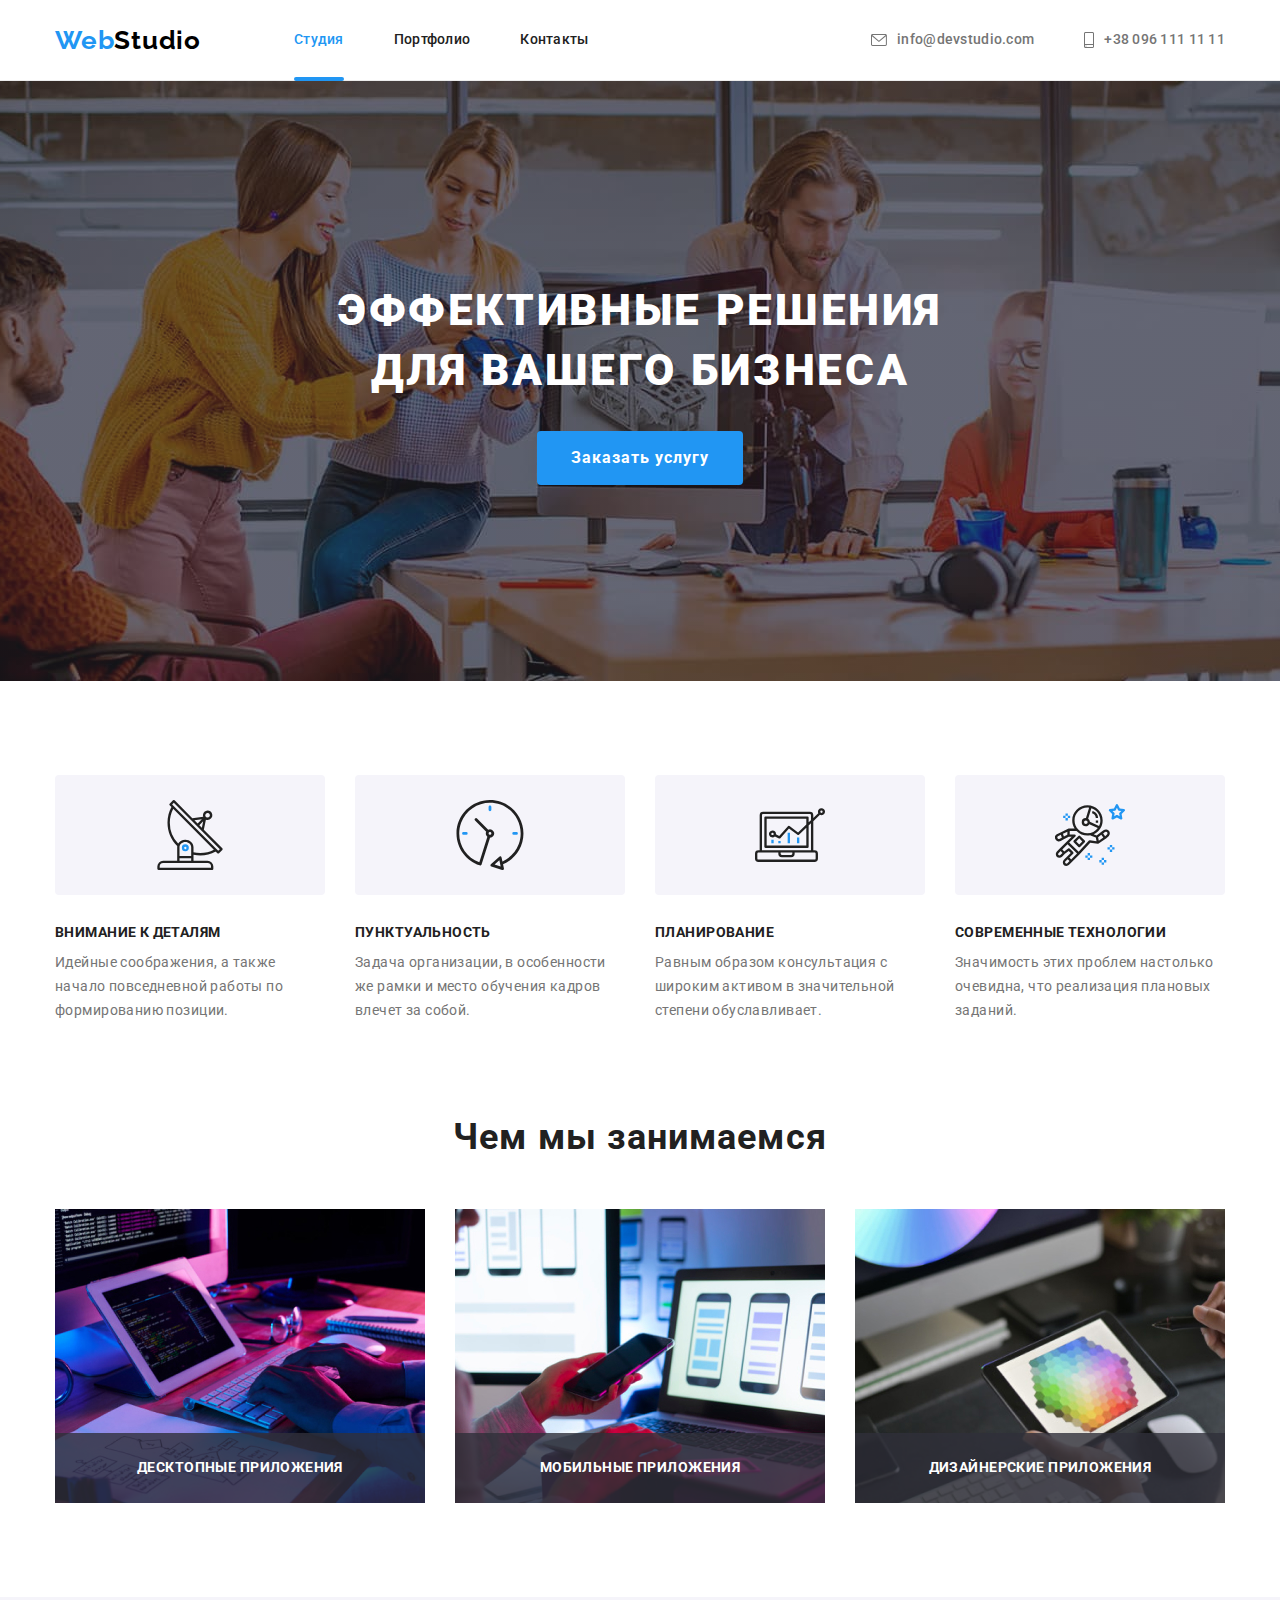
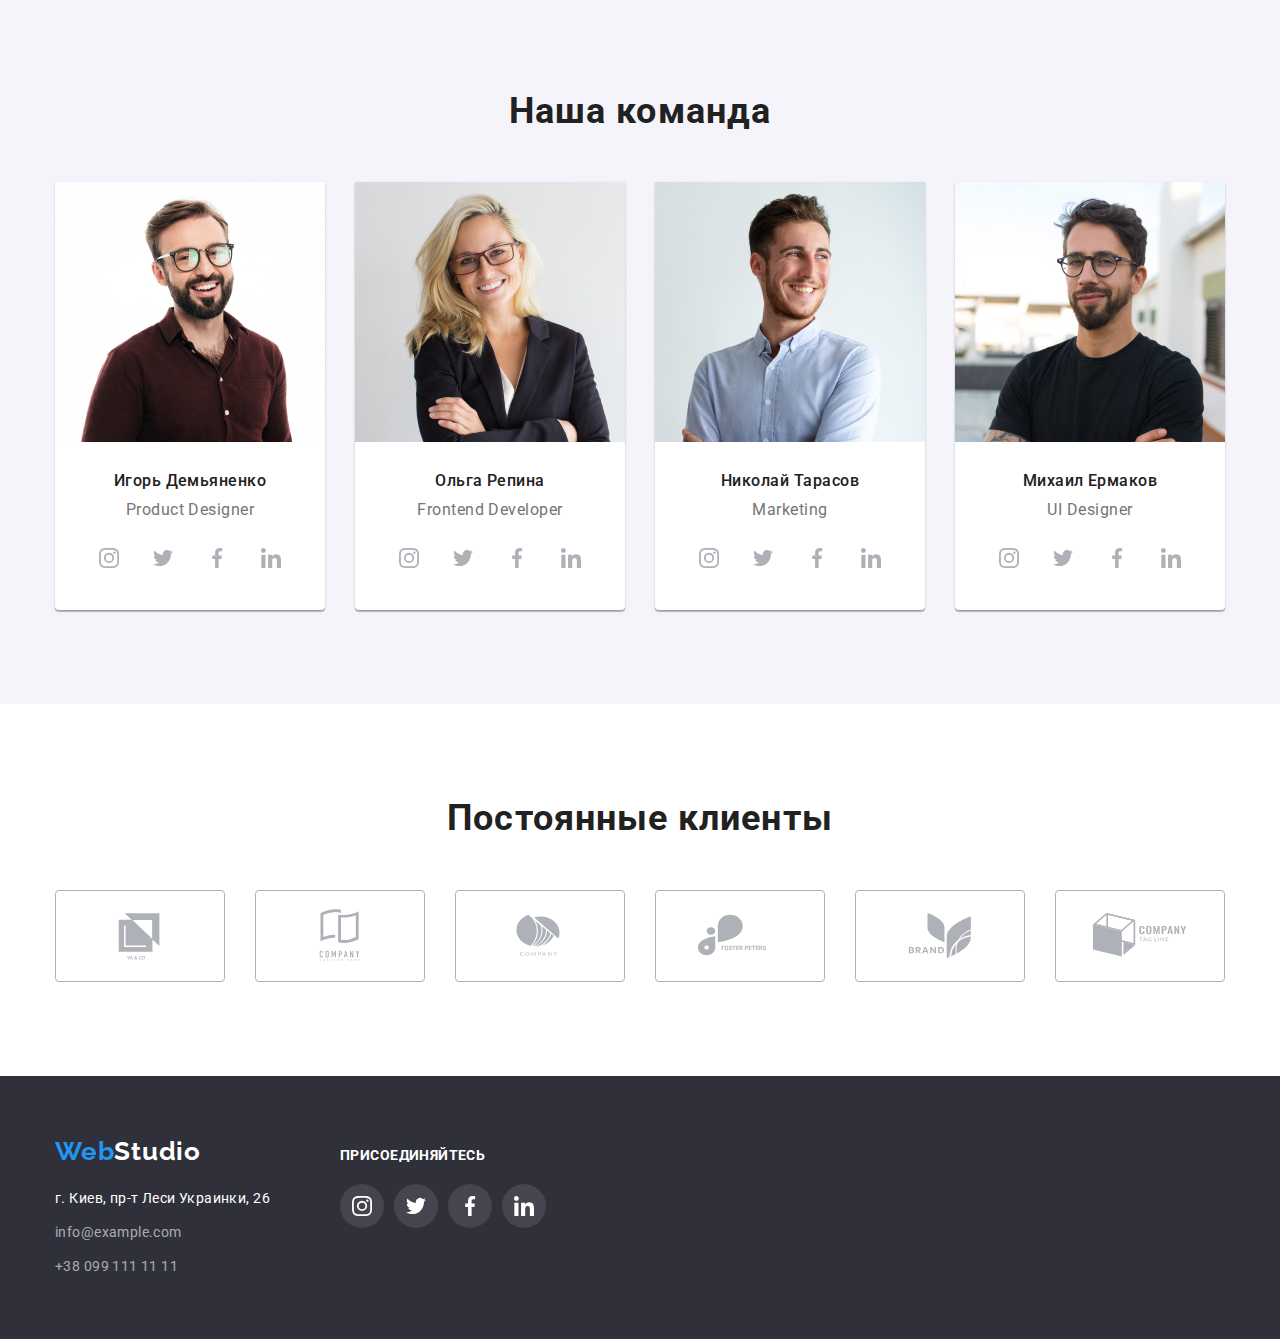
==== index.html @ 41027952 "дз 6 виправ" ====
<!DOCTYPE html>
<html lang="ru">
<head>
    <meta charset="UTF-8">
    <meta http-equiv="X-UA-Compatible" content="IE=edge">
    <meta name="viewport" content="width=device-width, initial-scale=1.0">
    <title>WebStudio</title>
    <link rel="preconnect" href="https://fonts.googleapis.com">
    <link rel="preconnect" href="https://fonts.gstatic.com" crossorigin>
    <link href="https://fonts.googleapis.com/css2?family=Raleway:wght@700&family=Roboto:wght@400;500;700;900&display=swap" rel="stylesheet"> 
    <link rel="stylesheet" href="https://cdnjs.cloudflare.com/ajax/libs/modern-normalize/1.1.0/modern-normalize.min.css">
    <link rel="stylesheet" href="./css/styles.css"> 
</head>
<body class="body-studio">

        <!--Шапка сайта-->
        <header class="page-header">
            <div class="container flex-center">
                
                <a class="logo-link" href="./index.html">
                    <span class="website">Web</span>Studio
                </a>                
                
                <nav class="main-nav">
                    <ul class="site-nav list">
                      <li class="item">
                          <a href="./index.html" class="link current">Студия </a>
                      </li>
                      <li class="item"><a href="./portfolio.html" class="link">Портфолио </a></li>
                      <li class="item"><a href="" class="link">Контакты </a></li>
                    </ul>
               </nav>
                <ul class="contact-list">
                    <li class="item">
                        <a href="mailto:info@devstudio.com" class="contact-link">
                            <svg class="icon-envelope-hover" width="16" height="12">
                                <use href="./images/icons.svg#icon-envelope-hover"></use>  
                            </svg>
                            info@devstudio.com </a>
                    </li>
                    <li class="item">
                        <a href="tel:+380961111111" class="contact-link">
                            <svg class="icon-smartphone" width="10" height="16">
                                <use href="./images/icons.svg#icon-smartphone"></use>  
                            </svg>
                            +38 096 111 11 11 </a>  
                            

                    </li>
                </ul>
           </div>    
       </header>
        <main>
            <!--Герой-->
            
            <section class="hero">
               
                <div class="container">
                    <div class="center-hero">
                      <h1 class="hero-title">Эффективные решения для вашего бизнеса</h1>  

                      
                        <button type="button" class="button" data-modal-open>Заказать услугу</button>
                       
                       
                     
                    </div>
                    
                </div>    
            </section>
            
            <section class="section">
                <div class="container">
                   <ul class="section-list">
                        <li class="one">
                            <div class="five">
                                <svg class="icon-antenna" width="70" height="70">
                                    <use href="./images/icons.svg#icon-antenna"></use>  
                                </svg>
                           </div>
                            
                           <h3 class="section-title">Внимание к деталям</h3>
                            <p class="section-feature">
                                Идейные соображения, а также начало повседневной работы по формированию позиции.
                           </p>
                        </li> 
                        <li  class="one">
                            <div class="five">
                                <svg class="icon-clock" width="70" height="70">
                                    <use href="./images/icons.svg#icon-clock"></use>  
                                </svg> 
                            </div>


                            <h3 class="section-title">Пунктуальность</h3>
                            <p class="section-feature">
                                Задача организации, в особенности же рамки и место обучения кадров влечет за собой.
                            </p>
                        </li>
                        <li class="one">
                            <div class="five">
                                <svg class="icon-diagram" width="70" height="70">
                                    <use href="./images/icons.svg#icon-diagram"></use>  
                                </svg> 
                           </div>

                            <h3 class="section-title">Планирование</h3>
                            <p class="section-feature">
                               Равным образом консультация с широким активом в значительной степени обуславливает.
                            </p>
                        </li> 
                        <li class="one">

                            <div class="five">
                                <svg class="icon-astronaut" width="70" height="70">
                                    <use href="./images/icons.svg#icon-astronaut"></use>  
                                </svg> 
                           </div>

                            <h3 class="section-title">Современные технологии</h3>
                            <p class="section-feature">
                                Значимость этих проблем настолько очевидна, что реализация плановых заданий.
                            </p>
                        </li> 
                    </ul> 
               </div>

            </section>
            
            <section class="working">
                <div class="container">
                     <!--Что мы делаем-->
                      <h2 class="work">Чем мы занимаемся</h2> 
                  <ul class="work-list">
                      
                        <li class="photo">
                            <img src="./images/img1.jpg" alt= "Ноут" width="370"> 
                            <div class="photo-box">
                                <p class="photo-text">десктопные приложения</p>
                            </div>
                         </li>


                          <li class="photo" >
                             <img src="./images/img2.jpg" alt= "Телефон" width="370"> 
                             <div class="photo-box">
                                <p class="photo-text">мобильные приложения</p>
                             </div>
                          </li>


                         <li class="photo">
                             <img src="./images/img3.jpg" alt= "Планшет" width="370"> 
                             <div class="photo-box">
                                <p class="photo-text">дизайнерские приложения</p>
                            </div>
                          </li>
                      
                       
                    
                   </ul>
               </div>
            </section>
            <section class="the-best">
                <div class="container">
                         <!--Наша команда-->
                     <h2 class="team">Наша команда</h2>
                  <ul class="team-professionals-list">
                        <li class="workers">
                           <img src="./images/img4.jpg" alt="Игорь Демьяненко" width="270"/>

                            <div class="people">
                                <h3 class="team-list">Игорь Демьяненко</h3>
                                <p class="profession"> Product Designer</p> 
                               
                         
                    
                              <ul class="social">
                                    <li class="social-item">
                                        <a href="" class="social-link">
                                            <svg class="social-icon">
                                                <use href="./images/icons.svg#icon-instagram"></use>  
                                            </svg>
                                        </a>
                                    </li>
                                    
                                    <li class="social-item">
                                        <a href="" class="social-link">
                                            <svg class="social-icon">
                                                <use href="./images/icons.svg#icon-twitter"></use>  
                                            </svg> 
                                        </a>
                                    </li>   
                               
                                    <li class="social-item">
                                        <a href="" class="social-link">
                                            <svg class="social-icon">
                                                <use href="./images/icons.svg#icon-facebook"></use>  
                                            </svg>
                                        </a> 
                                    </li> 
                               
                                    <li class="social-item">
                                           <a href="" class="social-link">
                                               <svg class="social-icon">
                                                   <use href="./images/icons.svg#icon-linkedin"></use>  
                                                </svg>
                                            </a> 
                                    </li>
                               </ul>
                            </div>
                            
                             
                            
                                
                        </li>
                        <li class="workers">
                            <img src="./images/img5.jpg" alt="Ольга Репина" width="270"/>

                            <div class="people">
                                <h3 class="team-list">Ольга Репина</h3>
                                <p class="profession">Frontend Developer</p>
                            
                            
                              <ul class="social">
                                   <li class="social-item">
                                      <a href="" class="social-link">
                                           <svg class="social-icon">
                                              <use href="./images/icons.svg#icon-instagram"></use>  
                                          </svg>
                                       </a>
                                    </li>
                                
                                  <li class="social-item">
                                      <a href="" class="social-link">
                                          <svg class="social-icon">
                                               <use href="./images/icons.svg#icon-twitter"></use>  
                                           </svg> 
                                      </a>
                                  </li>   
                           
                                   <li class="social-item">
                                       <a href="" class="social-link">
                                           <svg class="social-icon">
                                                <use href="./images/icons.svg#icon-facebook"></use>  
                                           </svg>
                                       </a> 
                                   </li> 
                           
                                  <li class="social-item">
                                       <a href="" class="social-link">
                                            <svg class="social-icon">
                                               <use href="./images/icons.svg#icon-linkedin"></use>  
                                            </svg>
                                       </a> 
                                  </li>
                               </ul>
                        </div>
                            
                        </li>
                        <li class="workers">
                            <img src="./images/img6.jpg" alt="Николай Тарасов" width="270"/>

                            <div class="people">
                                <h3 class="team-list">Николай Тарасов</h3>
                                <p class="profession">Marketing</p>
                            
                            
                                <ul class="social">
                                    <li class="social-item">
                                       <a href="" class="social-link">
                                            <svg class="social-icon">
                                               <use href="./images/icons.svg#icon-instagram"></use>  
                                           </svg>
                                        </a>
                                     </li>
                                 
                                   <li class="social-item">
                                       <a href="" class="social-link">
                                           <svg class="social-icon">
                                                <use href="./images/icons.svg#icon-twitter"></use>  
                                            </svg> 
                                       </a>
                                   </li>   
                            
                                    <li class="social-item">
                                        <a href="" class="social-link">
                                            <svg class="social-icon">
                                              <use href="./images/icons.svg#icon-facebook"></use>  
                                            </svg>
                                        </a> 
                                    </li> 
                            
                                   <li class="social-item">
                                        <a href="" class="social-link">
                                           <svg class="social-icon">
                                                <use href="./images/icons.svg#icon-linkedin"></use>  
                                           </svg>
                                        </a> 
                                   </li>
                                </ul>
                            </div>
                            
                        </li>
                        <li class="workers">
                            <img src="./images/img7.jpg" alt="Михаил Ермаков" width="270"/>

                            <div class="people">
                                <h3 class="team-list">Михаил Ермаков</h3>
                                <p class="profession">UI Designer</p> 
                            
                               <ul class="social">
                                    <li class="social-item">
                                       <a href="" class="social-link">
                                            <svg class="social-icon">
                                               <use href="./images/icons.svg#icon-instagram"></use>  
                                           </svg>
                                        </a>
                                    </li>
                                    
                                    <li class="social-item">
                                        <a href="" class="social-link">
                                            <svg class="social-icon">
                                                <use href="./images/icons.svg#icon-twitter"></use>  
                                           </svg> 
                                        </a>
                                    </li>   
                        
                                    <li class="social-item">
                                        <a href="" class="social-link">
                                            <svg class="social-icon">
                                                <use href="./images/icons.svg#icon-facebook"></use>  
                                            </svg>
                                        </a> 
                                    </li> 
                        
                                    <li class="social-item">
                                        <a href="" class="social-link">
                                            <svg class="social-icon">
                                               <use href="./images/icons.svg#icon-linkedin"></use>  
                                            </svg>
                                        </a> 
                                    </li>
                               </ul>
                               
                            </div>
                            
                        </li>  
                   </ul>
               </div>
            
            </section>
                    <!--Клиенты-->
            
            <section class="clients">
                <h2 class="clients-title">Постоянные клиенты</h2>
                <div class="container">
                    <div class="clients-box">
                        <ul class="clients-logos">
                            <li class="clients-item">
                                <a href="" class="clients-link">
                                    <svg class="icon-Logo-1" width="106" height="60">
                                        <use href="./images/icons.svg#icon-Logo-1"></use>  
                                    </svg> 
                               </a>

                            </li>
                            <li class="clients-item">
                                <a href="" class="clients-link">
                                    <svg class="icon-Logo-2" width="106" height="60">
                                        <use href="./images/icons.svg#icon-Logo-2"></use>  
                                    </svg> 
                               </a>

                            </li>
                            <li class="clients-item">
                                <a href="" class="clients-link">
                                    <svg class="icon-Logo-3" width="106" height="60">
                                        <use href="./images/icons.svg#icon-Logo-3"></use>  
                                    </svg> 
                               </a>

                            </li>
                            <li class="clients-item">
                                <a href="" class="clients-link">
                                    <svg class="icon-Logo-4" width="106" height="60">
                                        <use href="./images/icons.svg#icon-Logo-4"></use>  
                                    </svg> 
                               </a>

                            </li>
                            <li class="clients-item">
                                <a href="" class="clients-link">
                                    <svg class="icon-Logo-5" width="106" height="60">
                                        <use href="./images/icons.svg#icon-Logo-5"></use>  
                                    </svg> 
                               </a>

                            </li>
                            <li class="clients-item">
                                <a href="" class="clients-link">
                                    <svg class="icon-Logo-6" width="106" height="60">
                                        <use href="./images/icons.svg#icon-Logo-6"></use>  
                                    </svg> 
                               </a>

                            </li>

                        </ul>

                    </div>
               </div>
            </section>
        </main> 
        <footer class="rots">
            <div class="container footer-container">
                <div class="destination">
                
                    <a class="footer-link" href="./index.html">
                       <span class="website">Web</span>Studio
                   </a>
              
                    <address class="address">
                           <!--Адрес сайта-->
                        <ul class="address-street list" >
                       
                            <li class="kiev">
                                г. Киев, пр-т Леси Украинки, 26
                            </li>
                            <li class="kiev"><a href="mailto:info@example.com" class="address-link">info@example.com </a></li>
                            <li class="kiev"><a href="tel:+380991111111" class="address-link" >+38 099 111 11 11 </a></li>   
                       
                        </ul> 
                   </address>
                </div>

                <div class=" join-container">

                   <h3 class="join-title">Присоединяйтесь</h3>

                    <div class=" footer-container">
                        
                
                       <ul class="join-super">
                           <li class="join-list">
                                <a href="" class="join-link">
                                    <svg class="join-icon">
                                        <use href="./images/icons.svg#icon-instagram"></use>  
                                    </svg>
                                </a>
                            </li>
                            <li class="join-list">
                                <a href="" class="join-link">
                                    <svg class="join-icon">
                                        <use href="./images/icons.svg#icon-twitter"></use>  
                                    </svg> 
                                </a>
                            </li> 
                            <li class="join-list">
                                <a href="" class="join-link">
                                    <svg class="join-icon">
                                        <use href="./images/icons.svg#icon-facebook"></use>  
                                    </svg>
                                </a> 
                            </li>
                            <li class="join-list">
                                <a href="" class="join-link">
                                    <svg class="join-icon">
                                        <use href="./images/icons.svg#icon-linkedin"></use>  
                                    </svg>
                                </a> 
                           </li>

                        
                        </ul>
                  </div>
                </div>   
                
           </div>

        </footer> 
        <div class="backdrop is-hidden" data-modal>
            <div class="modal">

                <button type="button" class="icon-box" data-modal-close>
                   <svg class="icon-close">
                      <use href="./images/symbol-defs.svg#icon-close-black"></use>  
                   </svg>
                </button>  

               

                <form class="form-modal" autocomplete="on">

                    <p class="declare">
                        Оставьте свои данные, мы вам перезвоним
                    </p>
                   
                    <div class="field-name">
                        
                        <label class="form-label" for="name">
                            имя
                         <input type="text" class="form-input" name="name" autofocus />
                         <svg class="icon-person">
                            <use href="./images/icons 2.svg#icon-person"></use>  
                         </svg>
                        </label>
    
                    </div>    
    
                    <div class="field-tel">
                        <label class="tel" for="tel">  
                            телефон
                         <input type="tel" class="form-input" name="tel" />
                         <svg class="icon-phone">
                            <use href="./images/icons 2.svg#icon-phone"></use>  
                         </svg>
                        </label>
                    </div>      
    
                    <div class="field-email">
                                 
                        <label class="email" for="email">
                            почта
                          <input type="email" class="form-input" name="email" id="email" />
                          <svg class="icon-email">
                            <use href="./images/icons 2.svg#icon-email"></use>  
                         </svg>
                        </label>
                    </div>  
    
                    <div class="field-comment">
                        <label class="comment" for="comment">
                            Комментарий
                            <textarea class="comment-text" id="comment " name="" placeholder="Введите текст"></textarea>
                           
                        </label>
                    </div>


                   <div class="field-checkbox">
                        <label class="policy" for="policy">
                        
                         <input class="checkbox visually-hidden" type="checkbox" name="policy" />
                         Соглашаюсь с рассылкой и принимаю 
                         <a href="" class="policy-link">Условия договора</a>    
                        </label>

                    </div>

                  

                    <button class="send" type="submit">Отправить</button>

                </form>

            </div> 
     </div>
        <script src="./js/modal.js"></script>
</body>
</html>
---- css/styles.css ----
/* Стили для Webstudio */
:root{
 --primary-text-color: #000000;
 --accent-color: #2196F3 ; 
 --title-text-color:#212121 ;
 --button-text-color:#188CE8 ;
 --hero-text-color:#ffffff;
 --feature-text-color:#757575;
 --fon-text-color: #F5F4FA;
 --grey-text-color: rgba(255, 255, 255, 0.6);
 --box-text-color:#2F303A;
}

h1,h2,h3 {
  margin: 0;
}

ul,p {
  margin: 0;
  padding: 0;
}

.body-studio{
  font-family:"Roboto",sans-serif;
  background-color: var(--hero-text-color);
  color: var(--title-text-color);

}
.container{
  width: 1200px;
  padding-right: 15px;
  padding-left: 15px;
  margin-right: auto;
  margin-left: auto;
}

.flex-center{
  display: flex;
  align-items: center;
  justify-content: center;
}
.logo-link{
  padding-top: 24px;
  padding-bottom: 24px;
}
.website{
  color: var(--accent-color) ;
  font-family: Raleway;
  font-weight: bold;
  font-size: 26px;
  line-height: 1.19;
  letter-spacing: 0.03em;

}

.logo-link{
  color: var(--primary-text-color);
  font-family: Raleway;
  font-weight: bold;
  font-size: 26px;
  line-height: 1.19;
  letter-spacing: 0.03em;
}

.logo-link{
  text-decoration: none;
}

.list{
  list-style: none;
 }

.visually-hidden {
  position: absolute;
  width: 1px;
  height: 1px;
  margin: -1px;
  border: 0;
  padding: 0;

  white-space: nowrap;
  clip-path: inset(100%);
  clip: rect(0 0 0 0);
  overflow: hidden;
}
.main-nav{
  margin-left: 93px;
}

.site-nav{
  display: flex;
 
}

.site-nav .item {
  margin-right: 50px;
  
}
.site-nav .item:last-child{
  margin-right: 0;
}

.site-nav .item + .item{
  margin-left: 50px;
  margin-left: 0;
}

.site-nav .link{
 position: relative;
 display: block;
 padding-top: 32px;
 padding-bottom: 32px;

 color: var(--title-text-color);

 font-family: Roboto;
 font-weight: 500;
 font-size: 14px;
 line-height: 1.14;
 letter-spacing: 0.02em;
 transition: color 250ms cubic-bezier(0.4, 0, 0.2, 1);
}

.site-nav .link:hover,
.site-nav .link:focus{
 color:var(--accent-color);
}
.link.current{
  color: var(--accent-color);
}
.contact-list{
  display: flex;
  margin-left: auto;
}

.contact .item + .item{
  margin-left: 50px;
}
.contact .list{
  padding-left: 0;
  display: block;
}
.contact-list .item{
  margin-left: 50px;
}
.item a{
 display: flex;
  align-items: center;
  justify-content: center;
}

.link{
  position: relative;
 
}

.link.current::after{
content: '';
display: block;
position: absolute;
width: 100%;
height: 4px;
background-color: var(--accent-color);
border-radius: 2px; 

left: 0;
bottom: -1px;
}

.link{
  text-decoration: none;
}

.icon-envelope-hover{
  margin-right: 10px;
  fill: currentColor;
}


.icon-smartphone{
 margin-right: 10px;
 fill: currentColor ;
}


.contact-link{
  position: relative;
 display: block;
 padding-top: 32px;
 padding-bottom: 32px;

 color: var(--feature-text-color);
 font-family: Roboto;
 font-weight: 500;
 font-size: 14px;
 line-height: 1.14;
 letter-spacing: 0.02em;
 transition: color 250ms cubic-bezier(0.4, 0, 0.2, 1);
}

.contact-link:hover,
.contact-link:focus{
  color:var(--accent-color);
}
.contact-list{
  list-style: none;
}
.contact-link{
  text-decoration: none;
}


        /* Hero */

.hero{
  background: var(--box-text-color);
  padding-top: 200px;
  padding-bottom: 200px;
  height: 600px;
  max-width: 1600px;
  margin-left: auto;
  margin-right: auto;
  background-image: linear-gradient(
    rgba(47, 48, 58, 0.4),
    rgba(47, 48, 58, 0.4)
    ),
  
  url(../images/Imageoverlay.jpg);
  background-size: cover;
  background-repeat: no-repeat;
  background-position: center;

}

.center-hero {
 
  text-align: center;
  margin-left: auto;
  margin-right: auto;
  width: 696px;
  }
  
  .hero-title{
  margin-top: 0;
  margin-bottom: 30px;

  color: var(--hero-text-color);
  font-weight: 900;
  font-size: 44px;
  line-height: 1.36;
  letter-spacing: 0.06em;
  text-transform: uppercase; 
}

.button{
  position: relative;
  display:inline-block;
  border-radius: 4px;
  border-color: transparent;
  padding: 10px 32px;
  min-width: 200px;

 color: var(--hero-text-color);
 background-color:var(--accent-color);
 
 font-family: Roboto;
 font-weight: bold;
 font-size: 16px;
 line-height: 1.87;
 cursor: pointer;
 align-items: center;
 letter-spacing: 0.06em;
 transition: background-color 250ms cubic-bezier(0.4, 0, 0.2, 1);
 
}
.button:hover{
  background-color:var(--button-text-color);   
}  
  /*-- Модальное окно --*/

.backdrop {
  position: fixed;
  top: 0;
  left: 0;
  width: 100%;
  height: 100%;
  background: rgba(0, 0, 0, 0.2);

  transition: opacity 250ms cubic-bezier(0.4, 0, 0.2, 1), visibility 250ms cubic-bezier(0.4, 0, 0.2, 1);
}

.backdrop.is-hidden{
  opacity: 0;
 pointer-events: none;
 visibility: hidden;
 
}
.backdrop.is-hidden .modal{
  transform: translate(-50%, -50%) scale(1.2);
}
.modal{
  padding: 40px;
  position: absolute;
  top: 50%;
  left: 50%;
  background: var(--hero-text-color);
  min-width: 528px;
  min-height: 581px;

  transform: translate(-50%, -50%) scale(1);

  box-shadow: 0px 1px 3px rgba(0, 0, 0, 0.12), 0px 1px 1px rgba(0, 0, 0, 0.14), 0px 2px 1px rgba(0, 0, 0, 0.2);
  border-radius: 4px;
  transition: transform 250ms cubic-bezier(0.4, 0, 0.2, 1);
 

}
.icon-box{

  position: absolute;
  display: flex;
  justify-content: center;
  align-items: center;
 top: 8px;
 right: 8px;
  padding: 6px;
  width: 30px;
 height: 30px;
 background-color: var(--hero-text-color);
 border-radius: 50%;
 border: 1px solid rgba(0, 0, 0, 0.1);
 cursor: pointer;
 
}

button.icon-box:hover,
.icon-close-black:focus{
 color: tomato;
}

.icon-close{
  width: 18px;
  height: 18px;
  color: var(--primary-text-color);
}


.declare{
 display: block;
  justify-content: center;
  align-items: center;
  
 margin-bottom: 12px;
 font-family: Roboto;
 font-style: normal;
 font-weight: bold;
 font-size: 20px;
 line-height: 23px;
 text-align: center;
 letter-spacing: 0.03em;
 color: var(--title-text-color);
 
}
.field-name{
  position: relative;
  display: flex;
  flex-direction: column;
 margin-bottom: 10px;
}

.icon-person{
  position: absolute;
  left: 12px;
  top: 25px;
 
  width: 18px;
  height: 18px;
}

.field-tel{
  position: relative;
  margin-bottom: 10px;
  display: flex;
  flex-direction: column;
  margin-bottom: 10px;
}

.tel{
 
 
 font-family: Roboto;
 font-size: 12px;
 line-height: 1.16;

 letter-spacing: 0.01em;
 color: var(--feature-text-color);
}
.icon-phone{
  position: absolute;
  left: 12px;
  top: 25px;
 
  width: 18px;
  height: 18px;
}
.field-email{ 
  position: relative;
  display: flex;
  flex-direction: column;
  margin-bottom: 10px;
 
}
.email{
font-family: Roboto;
font-size: 12px;
line-height: 1.16;
letter-spacing: 0.01em;
color: var(--feature-text-color);
}
.icon-email{
  position: absolute;
  left: 12px;
  top: 25px;
 
  width: 18px;
  height: 18px;
}

.comment{
 
 font-size: 12px;
 line-height: 1.16;
 letter-spacing: 0.01em;
 color: var(--feature-text-color);
}
.comment-text{
  
  height: 120px;
  width: 100%;
  font-family: Roboto;
  font-size: 12px;
  line-height: 1.16;
  letter-spacing: 0.01em;
  color: rgba(117, 117, 117, 0.5);
  display: flex;
  border: 1px solid rgba(33, 33, 33, 0.2);
  box-sizing: border-box;
  border-radius: 4px;
  resize: none;
}
.comment-item{
  margin-bottom: 4px;
}
.field-comment{
  margin-bottom: 20px;
}


.form-policy{
  display: flex;
}


.form-label{
  font-size: 12px;
  line-height: 1.16;
  letter-spacing: 0.01em;
  color: var(--feature-text-color);
}

.form-input{
  height: 40px;
  width: 100%;
 border: 1px solid rgba(33, 33, 33, 0.2);
 box-sizing: border-box;
 border-radius: 4px;
}
.field-checkbox{
  margin-bottom: 30px;
}

.send{
 
 cursor: pointer;
 display:inline-block;
 align-items: center;
 text-align: center;
 border-color: transparent;
 width: 200px;
 height: 50px;
 font-family: Roboto;
 font-weight: bold;
 font-size: 16px;
 line-height: 1.87; 
 letter-spacing: 0.06em;
 color: var(--hero-text-color);
 background: var(--accent-color);
 
 border-radius: 4px;
 transition: background-color 250ms cubic-bezier(0.4, 0, 0.2, 1), box-shadow 250ms cubic-bezier(0.4, 0, 0.2, 1);
}
.send:hover{
  background-color:var(--button-text-color);  
  box-shadow: 0px 4px 4px rgba(0, 0, 0, 0.15);
} 

.section{
 padding-top: 94px;
 padding-bottom: 94px;
}



.section-list{
  display: flex;
  padding-top: 0;
  padding-bottom: 0;
}


.one:not(:last-child) {
  margin-right: 30px;
}


.five{
  display: flex;
  margin-bottom: 30px;
  width: 270px;
  height: 120px;
  align-items: center;
  justify-content: center;
  background: #F5F4FA;
   border-radius: 4px;
}

.section-title{
 
  margin-bottom: 10px;

  color: var(--title-text-color) ;
  font-family: Roboto;
  font-weight: bold;
  font-size: 14px;
  line-height: 1.14;
  letter-spacing: 0.03em;
  text-transform: uppercase;
} 


.section-feature{
 margin-top: 0;
 margin-bottom: 0;
 color: var(--feature-text-color);
 font-family: Roboto;
 font-size: 14px;
 line-height: 1.71;
 letter-spacing: 0.03em;
 width: 270px;
}


.section-list{
  list-style: none;
}

      /* Что мы делаем */ 
.working{
 padding-top: 0;
 padding-bottom: 94px;
}
    
.work{
  display: block;
  margin-top: 0;
  margin-bottom: 50px;

  color: var(--title-text-color);
  font-family: Roboto;

  font-weight: bold;  font-size: 36px;
  line-height: 1.16;
  text-align: center;
  letter-spacing: 0.03em;
}

.work-list{
 display: flex;
 list-style: none;
}

.photo{
  position: relative;
  margin-left: 0;
  margin-right: 30px;
}
.photo:last-child{ 
 margin-right: 0;
}
.photo-box{
  position: absolute;
  display: flex;
  justify-content: center;
  align-items: center;
  bottom: 0;
  width: 370px;
  height: 70px;

  background: rgba(47, 48, 58, 0.8);
}

.photo-text{
 
  font-family: Roboto;
 font-style: normal;
 font-weight: bold;
 font-size: 14px;
 line-height: 1.14;
 text-align: center;
 letter-spacing: 0.03em;
 text-transform: uppercase;
 color: var(--hero-text-color);




}

.the-best{
  background: var(--fon-text-color);
  padding-top: 94px;
  padding-bottom: 94px;

}

/* Наша команда */


.team{
 
 margin-bottom: 50px;
 color: var(--title-text-color);
 background: var(--fon-text-color);
 font-family: Roboto;
 font-weight: bold;
 font-size: 36px;
 line-height: 1.16;
 text-align: center;
 letter-spacing: 0.03em;
}

.people{
  padding: 30px 32px;
 
}
.team-list{
 margin-top: 0;
 margin-bottom: 10px;
 color: var(--title-text-color);
 font-family: Roboto;
 font-weight: 500;
 font-size: 16px;
 line-height: 1.18;
 text-align: center;
 letter-spacing: 0.03em;
}
.profession{
 color: var(--feature-text-color);
 font-family: Roboto;
 margin-bottom: 16px;
 font-size: 16px;
 line-height: 1.18;
 text-align: center;
 letter-spacing: 0.03em;
}
.team-professionals-list{
  display: flex;
  background: var(--fon-text-color);
  list-style: none;
}
.social{
  display:flex ;
  list-style: none;
  justify-content: center;
}

.social-link{
  position: relative;
  display: flex;
 
  align-items: center;
  justify-content: center;
 
  border: none;
  padding: 0;
 width: 44px;
 height: 44px;
 fill: #AFB1B8;
 border-radius: 50%;
 background-color: rgba(255, 255, 255, 0.1);
 transition: background-color 250ms cubic-bezier(0.4, 0, 0.2, 1), fill 250ms cubic-bezier(0.4, 0, 0.2, 1)
} 
.social-item{
  margin-right: 10px;
}
.social-item:last-child{
  margin-right: 0;
}

.social-icon{
  width: 20px;
  height: 20px;
}
.social-link:hover{
  cursor: pointer;
background-color: var(--button-text-color);
fill: var(--hero-text-color);
}
.social-link:focus{
 cursor: pointer;
 background-color: var(--button-text-color);
 fill: var(--hero-text-color);
}



.workers{
  background-color: var(--hero-text-color);
  box-shadow: 0px 1px 3px rgba(0, 0, 0, 0.12), 0px 1px 1px rgba(0, 0, 0, 0.14), 0px 2px 1px rgba(0, 0, 0, 0.2);
  border-radius: 0px 0px 4px 4px;
}

.workers:not(:last-child) {
  margin-right: 30px;
 
}
   /*--Клиенты--*/
  
.clients{ 
  padding-top: 94px;
  padding-bottom: 94px;
}

.clients-logos{
  display: flex;
}

.clients-item{
  display: flex;
  justify-content: center;
  align-items: center;
}

.clients-item{
  margin-left: 0;
  margin-right: 30px;
 
  border-radius: 4px;
  width: 170px;
  height: 92px;
}

.clients-item:last-child {
  margin-right: 0;
}

.clients-title{
  margin-bottom: 50px;
  font-family: Roboto;
  font-style: normal;
  font-weight: bold;
  font-size: 36px;
  line-height: 1.16;
  text-align: center;
  letter-spacing: 0.03em;
}
 
.clients-link{
  position: relative;
  display: flex;
  fill: #AFB1B8;
  width: 170px;
  height: 92px;
  align-items: center;
  justify-content: center;
  border: 1px solid#AFB1B8;
  padding: 0;
  border-radius: 4px;
  transition: fill 250ms cubic-bezier(0.4, 0, 0.2, 1), border 250ms cubic-bezier(0.4, 0, 0.2, 1);
   
}

.clients-link:hover{
  border: 1px solid var(--accent-color);

}
.clients-link:focus{
  border: 1px solid var(--accent-color);
  
}
.clients-link:hover{ 
  fill: var(--accent-color);
  background-color: var(--hero-text-color);
 
}
.clients-link:focus{
  fill: var(--accent-color);
  background-color: var(--hero-text-color);
}


.clients-item{
  list-style: none;
}


.clients-link{
  display: flex; 
   
}

.clients-link:hover{
background-color: var(--accent-color);
background-color: var(--hero-text-color);
}

.clients-link:focus{
  background-color: var(--accent-color);
  background-color: var(--hero-text-color);
}






/*-- Подвал--*/

.footer-link{
  display: block;
  margin-bottom: 20px;
 
 color: var(--hero-text-color);
 font-family: Raleway;
 font-weight: bold;
 font-size: 26px;
 line-height: 1.19;
 letter-spacing: 0.03em;
}
.footer-link{
  text-decoration: none;
}

.website{
 color: var(--accent-color);
 font-family: Raleway;
 font-weight: bold;
 font-size: 26px;
 line-height: 1.19;
 letter-spacing: 0.03em;
}
   

    /* Адрес сайта */

.rots{ 
  padding-top: 60px;
  padding-bottom: 60px;
  background-color: var(--box-text-color);
 
}

.address-street{
 color:  var(--hero-text-color);
 font-family: Roboto;
 font-style: normal;
 font-size: 14px;
 line-height: 1.71;
 letter-spacing: 0.03em;
}

.kiev{
  margin-top: 0;
  margin-bottom: 9px;
}

.kiev:last-child{
  margin-bottom: 0;
}

.address-street-list{
  list-style: none;
}

.address-link{
  position: relative;
 color: var(--grey-text-color);
 font-family: Roboto;
 font-style: normal;
 font-size: 14px;
 line-height: 1.72;
 letter-spacing: 0.03em;
 transition: color 250ms cubic-bezier(0.4, 0, 0.2, 1);
}

.address-link:hover,
.address-link:focus{
 color: var(--accent-color);
}
.address-link{
  text-decoration: none;
}
 /*--Присоединяйтесь--*/

.footer-container{
  display: flex;
  align-items: baseline;
}
.join-container{
  width: 206px;
  height: 80px;
  margin-left: 70px;
}


.join-title{
  font-family: Roboto;
 font-style: normal;
 font-weight: bold;
 color:var(--hero-text-color);
 font-size: 14px;
 line-height: 1.14;
 letter-spacing: 0.03em;
 text-transform: uppercase;
 margin-bottom: 20px;

 
}
.join-super{
  display: flex ;
  justify-content: center;
 align-items: center;
 list-style: none;
}
.join-link{
  position: relative;
  display: flex;
  align-items: center;
  justify-content: center;

  border: none;
  padding: 0;
 width: 44px;
 height: 44px;
 fill: #AFB1B8;
 border-radius: 50%;
 background-color: rgba(255, 255, 255, 0.1); 
 transition: background-color 250ms cubic-bezier(0.4, 0, 0.2, 1), fill 250ms cubic-bezier(0.4, 0, 0.2, 1);

} 
.join-list{
  margin-left: 0;
  margin-right: 10px;
}
.join-list:last-child{
 margin-right: 0;
}

.join-icon{
  width: 20px;
  height: 20px;
 fill: #ffffff;
}

.join-link:hover{
  cursor: pointer;
  background-color: var(--button-text-color);
  fill: var(--hero-text-color);
  }
  .join-link:focus{
   cursor: pointer;
   background-color: var(--button-text-color);
   fill: var(--hero-text-color);
  }






/* Стили для.portfolio */
.body-portfolio{
 background-color: var(--hero-text-color);
} 


.page-header {                                                                                       
  border-bottom: 1px solid #ECECEC;
} 

.poster{
  padding-top: 94px;
  padding-bottom: 94px;
}

.buttons-list{
  position: relative;
  border-radius: 4px;
  text-align: center;
  padding: 6px 22px;
  border-color: transparent;

 color: var(--title-text-color);
 font-family: Roboto;

 font-weight: 500;
 font-size: 16px;
 line-height: 1.85;
 cursor: pointer;
 letter-spacing: 0.03em;
 transition: color 250ms cubic-bezier(0.4, 0, 0.2, 1), background-color 250ms cubic-bezier(0.4, 0, 0.2, 1), box-shadow 250ms cubic-bezier(0.4, 0, 0.2, 1);
}

.all{
  color: var(--hero-text-color);
  background-color: var(--accent-color);
}

.site-buttons.list{
  display: flex;
  margin-top: 0;
  margin-bottom: 50px;
  justify-content: center;
}

.two{
  margin-left: 8px;
}

.two:first-child{ 
  margin-left: 0;
 }


 .buttons-list:hover,
 .buttons-list:focus{
 color: var(--hero-text-color);
 background-color:var(--accent-color) ;
 box-shadow: 0px 3px 1px rgba(0, 0, 0, 0.1), 0px 1px 2px rgba(0, 0, 0, 0.08), 0px 2px 2px rgba(0, 0, 0, 0.12);
}


.pictures{
  
  display: flex;
  flex-wrap: wrap;
 
}

.design{
 margin-right: 30px;
 margin-bottom: 30px;
 box-sizing: border-box;
  width: 370px;
}
.sites{
  position: relative;
  transition: box-shadow 250ms cubic-bezier(0.4, 0, 0.2, 1);
  display: block;
}
.sites:hover,
.sites:focus{
 box-shadow: 0px 1px 1px rgba(0, 0, 0, 0.12), 0px 4px 4px rgba(0, 0, 0, 0.06), 1px 4px 6px rgba(0, 0, 0, 0.16);

}

 img {
  display: block;
  max-width: 100%;
  height: auto;   
 } 

.signature{
  padding-top: 20px;
  padding-bottom: 20px;
  padding-left: 24px;
  padding-right: 24px;
  border-right: 1px solid #EEEEEE;
  border-bottom: 1px solid #EEEEEE;
  border-left: 1px solid #EEEEEE;
}

.design:nth-child(3n) {
  margin-right: 0;
  }

.design:nth-child(n + 7) {
 margin-bottom: 0;
}

.design:nth-child(-n + 3) {
margin-top: 0;
}

.site-nav.link.current{
 color: var(--accent-color);
}

.picture-list{
 list-style: none;
}

.sites{
 text-decoration: none;
}

.decoration{
 margin-top: 0;
 margin-bottom: 4px;
 color: var(--title-text-color);
 font-family: Roboto;
 font-weight: bold;
 font-size: 18px;
 line-height: 2;
 letter-spacing: 0.06em;
}

.decoration-text{
 color: var(--feature-text-color);
 font-family: Roboto;
 font-size: 16px;
 line-height: 1.87;
 letter-spacing: 0.03em;
}

.portfolio-thumb{
  position: relative;
  overflow: hidden;
}

.portfolio-overlay{
  position: absolute;
  top: 0;
  left: 0;
  width: 100%;
  height: 100%;
  margin: 0;
 

  transform: translateY(101%);
  transition: transform 250ms cubic-bezier(0.4, 0, 0.2, 1);
  background: rgba(33, 150, 243, 0.9);
}


.sites:hover .portfolio-overlay,
.sites:focus .portfolio-overlay{
  transform: translateY(0);
  opacity: 1;
}
.paragraph{
  position: absolute;
  font-family: Roboto;
  font-style: normal;
  font-weight: normal;
  width: 100%;
  height: 100%;
  top: 50%;
  left: 50%;
  transform: translate(-50%, -50%);

  padding: 63px 24px;
 
  font-size: 18px;
  line-height: 1.55;
  color: var(--hero-text-color);
  letter-spacing: 0.03em;
  opacity: 1;
 
 
 }
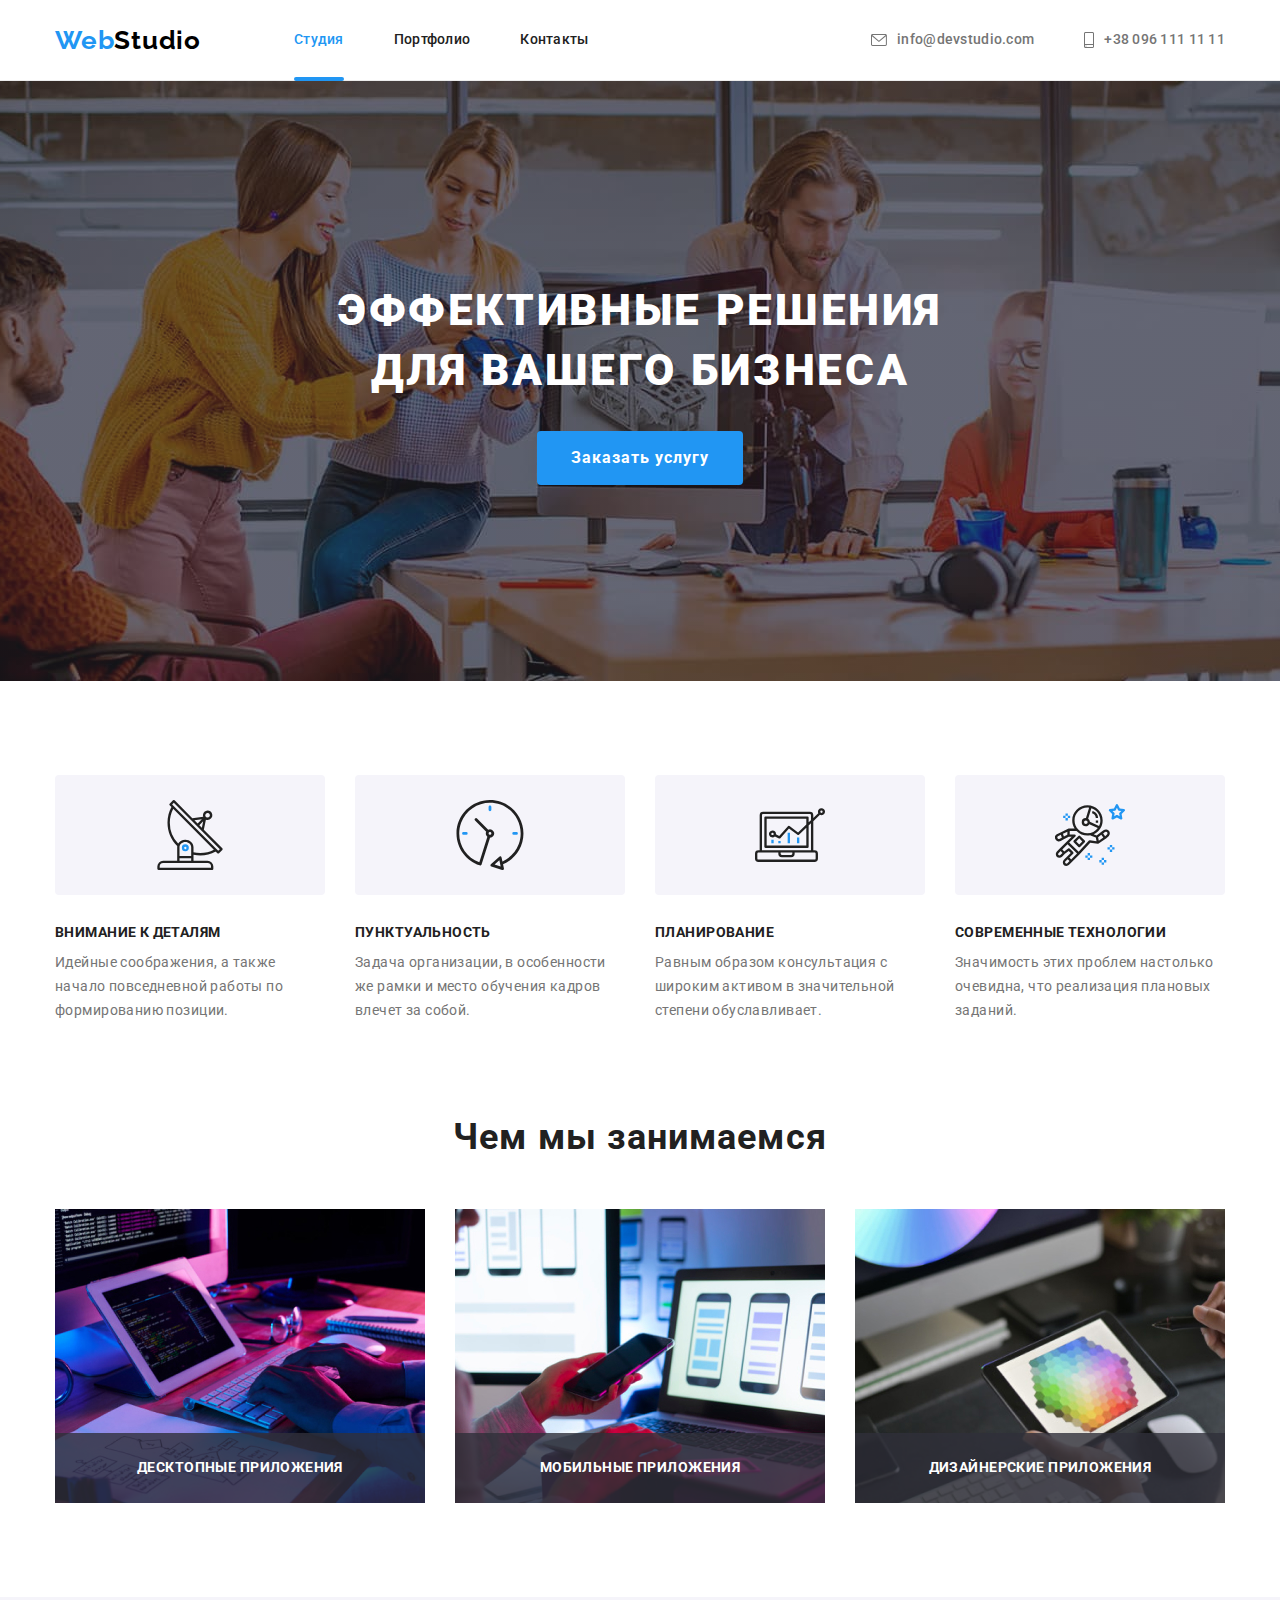
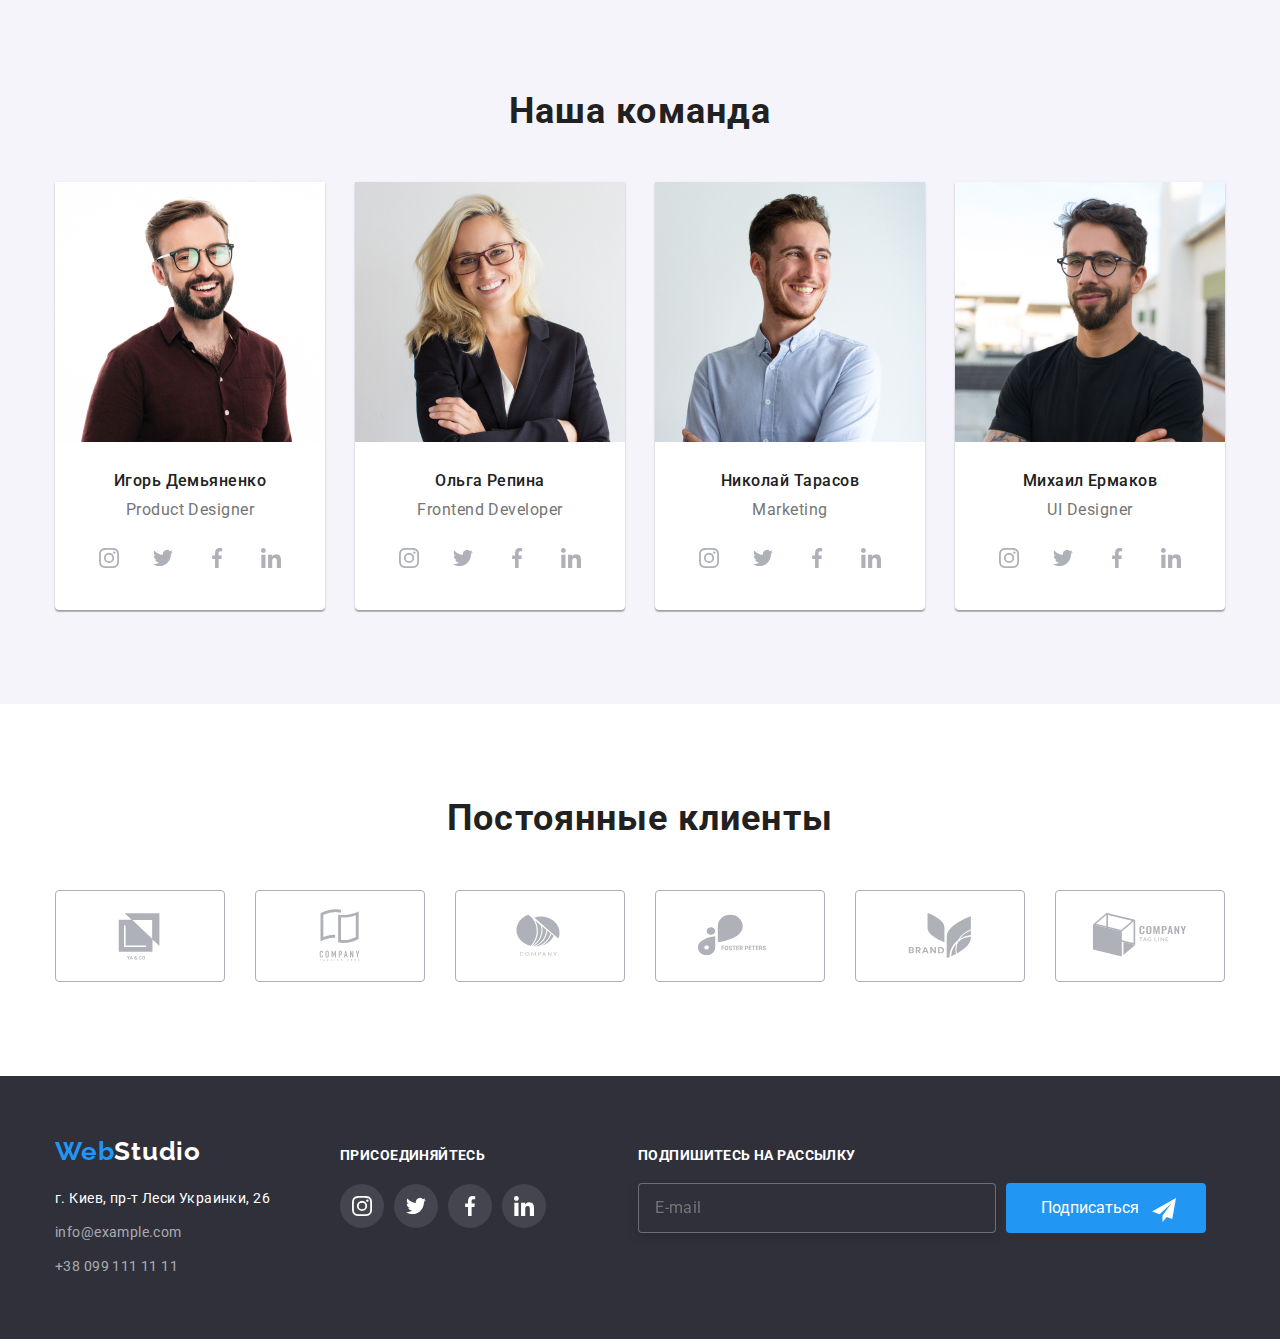
==== commit a65ce73c: "дз 6 ок" ====
--- a/index.html
+++ b/index.html
@@ -474,7 +474,33 @@
                         
                         </ul>
                   </div>
-                </div>   
+                </div>  
+                <div class="mailing">
+                    <p class="subscription">Подпишитесь на рассылку</p>
+                    <form class="form-footer">
+                        <div class="mailing-form">
+                            <label class="mail-label" for="mail"></label>
+                          
+                            <input type="mail" class="mail-input" 
+                             name="name"
+                             id="mail"
+                             autocomplete="on"
+                             placeholder="E-mail"
+                            />
+                            <button type="submit" class="airplane">Подписаться
+                               <svg class="icon-icon">
+                                  <use href="./images/icons 2.svg#icon-icon"></use>  
+                               </svg>
+                            </button>
+
+                            
+                        </div>
+                       
+
+                       
+
+                    </form>
+                </div> 
                 
            </div>
 
@@ -498,43 +524,42 @@
                    
                     <div class="field-name">
                         
-                        <label class="form-label" for="name">
-                            имя
-                         <input type="text" class="form-input" name="name" autofocus />
+                        <label class="form-label" for="name">имя</label>
+                          
+                         <input type="text" class="form-input" name="name" id="name" autofocus />
                          <svg class="icon-person">
                             <use href="./images/icons 2.svg#icon-person"></use>  
                          </svg>
-                        </label>
+                       
     
                     </div>    
     
                     <div class="field-tel">
-                        <label class="tel" for="tel">  
-                            телефон
-                         <input type="tel" class="form-input" name="tel" />
+                        <label class="tel" for="tel">телефон</label>
+                           
+                         <input type="tel" class="form-input" name="tel" id="tel" />
                          <svg class="icon-phone">
                             <use href="./images/icons 2.svg#icon-phone"></use>  
                          </svg>
-                        </label>
+                       
                     </div>      
     
-                    <div class="field-email">
-                                 
-                        <label class="email" for="email">
-                            почта
+                    <div class="field-email">          
+                        <label class="email" for="email">почта</label>
+                            
                           <input type="email" class="form-input" name="email" id="email" />
                           <svg class="icon-email">
                             <use href="./images/icons 2.svg#icon-email"></use>  
                          </svg>
-                        </label>
+                        
                     </div>  
     
                     <div class="field-comment">
-                        <label class="comment" for="comment">
-                            Комментарий
-                            <textarea class="comment-text" id="comment " name="" placeholder="Введите текст"></textarea>
+                        <label class="comment" for="comment">Комментарий</label>   
                            
-                        </label>
+                         <textarea class="comment-text" id="comment" name="comment" placeholder="Введите текст"></textarea>
+                        
+                        
                     </div>
 
 
@@ -546,11 +571,8 @@
                          <a href="" class="policy-link">Условия договора</a>    
                         </label>
 
-                    </div>
-
-                  
-
                     <button class="send" type="submit">Отправить</button>
+
 
                 </form>
 
--- a/css/styles.css
+++ b/css/styles.css
@@ -367,11 +367,14 @@
   flex-direction: column;
  margin-bottom: 10px;
 }
+.field-name label{
+  margin-bottom: 4px;
+}
 
 .icon-person{
   position: absolute;
   left: 12px;
-  top: 25px;
+  top: 29px;
  
   width: 18px;
   height: 18px;
@@ -384,10 +387,10 @@
   flex-direction: column;
   margin-bottom: 10px;
 }
-
+.field-tel label{
+ margin-bottom: 4px;
+}
 .tel{
- 
- 
  font-family: Roboto;
  font-size: 12px;
  line-height: 1.16;
@@ -398,7 +401,7 @@
 .icon-phone{
   position: absolute;
   left: 12px;
-  top: 25px;
+  top: 29px;
  
   width: 18px;
   height: 18px;
@@ -417,44 +420,58 @@
 letter-spacing: 0.01em;
 color: var(--feature-text-color);
 }
+
+.field-email label{
+  margin-bottom: 4px;
+ 
+ }
+
 .icon-email{
   position: absolute;
   left: 12px;
-  top: 25px;
+  top: 29px;
  
   width: 18px;
   height: 18px;
 }
 
+.field-comment{
+  display: flex;
+  flex-direction: column;
+  margin-bottom: 20px;
+}
+
 .comment{
- 
+
  font-size: 12px;
  line-height: 1.16;
  letter-spacing: 0.01em;
  color: var(--feature-text-color);
 }
+
 .comment-text{
-  
   height: 120px;
   width: 100%;
+  color: rgba(117, 117, 117, 0.5);
+  border: 1px solid rgba(33, 33, 33, 0.2);
+  box-sizing: border-box;
+  border-radius: 4px;
+  resize: none;
+ 
+}
+.field-comment textarea {
   font-family: Roboto;
   font-size: 12px;
   line-height: 1.16;
   letter-spacing: 0.01em;
-  color: rgba(117, 117, 117, 0.5);
-  display: flex;
-  border: 1px solid rgba(33, 33, 33, 0.2);
-  box-sizing: border-box;
-  border-radius: 4px;
-  resize: none;
-}
-.comment-item{
+  padding: 12px 16px;
+ 
+}
+
+
+.field-comment label{
   margin-bottom: 4px;
-}
-.field-comment{
-  margin-bottom: 20px;
-}
-
+ }
 
 .form-policy{
   display: flex;
@@ -478,7 +495,20 @@
 .field-checkbox{
   margin-bottom: 30px;
 }
-
+.policy {
+  font-family: Roboto;
+font-style: normal;
+font-weight: normal;
+ font-size: 14px;
+ line-height: 1.71;
+ 
+ letter-spacing: 0.03em;
+ color: #757575;
+}
+.policy-link{
+  color: var(--accent-color);
+
+}
 .send{
  
  cursor: pointer;
@@ -495,6 +525,8 @@
  letter-spacing: 0.06em;
  color: var(--hero-text-color);
  background: var(--accent-color);
+ margin-left: 124px;
+ margin-right: 124px;
  
  border-radius: 4px;
  transition: background-color 250ms cubic-bezier(0.4, 0, 0.2, 1), box-shadow 250ms cubic-bezier(0.4, 0, 0.2, 1);
@@ -983,6 +1015,89 @@
    fill: var(--hero-text-color);
   }
 
+.mailing{
+
+  width: 571px;
+  height: 85px;
+  margin-left: 92px;
+  
+}
+
+.mailing-form{
+  display: flex;
+}
+.subscription{
+  font-family: Roboto;
+  font-weight: bold;
+  font-size: 14px;
+  line-height: 1.14;
+  letter-spacing: 0.03em;
+  text-transform: uppercase;
+  color: var(--hero-text-color);
+  margin-bottom: 19px;
+}
+.mail-input{
+  
+ width: 358px;
+ height: 50px;
+ border: 1px solid rgba(255, 255, 255, 0.3);
+ box-sizing: border-box;
+ filter: drop-shadow(0px 4px 4px rgba(0, 0, 0, 0.15));
+ border-radius: 4px;
+ background-color: var(--box-text-color);
+ cursor: pointer;
+}
+.mailing-form input{
+ padding-left: 16px;
+ outline:none;
+
+}
+.mail-input{
+font-family: Roboto;
+font-size: 16px;
+line-height: 20px;
+display: flex;
+align-items: center;
+letter-spacing: 0.03em;
+color: rgba(255, 255, 255, 0.6);
+}
+.airplane{
+  position: relative;
+  display: block;
+ width: 200px;
+ height: 50px;
+ background: var(--accent-color);
+ border-radius: 4px;
+ color: var(--hero-text-color);
+ margin-left: 10px;
+ cursor: pointer;
+ border-color: transparent;
+ transition:  box-shadow 250ms cubic-bezier(0.4, 0, 0.2, 1);
+}
+.airplane:hover, 
+.airplane:focus{ 
+  box-shadow: 0px 4px 4px rgba(0, 0, 0, 0.15);
+} 
+
+.icon-icon{
+  position: absolute;
+  height: 24px;
+  width: 24px;
+  right: 28px;
+  top: 13px;
+
+ 
+}
+.mailing-form button{
+padding: 10px 62px 10px 29px;
+}
+
+
+
+
+
+
+
 
 
 
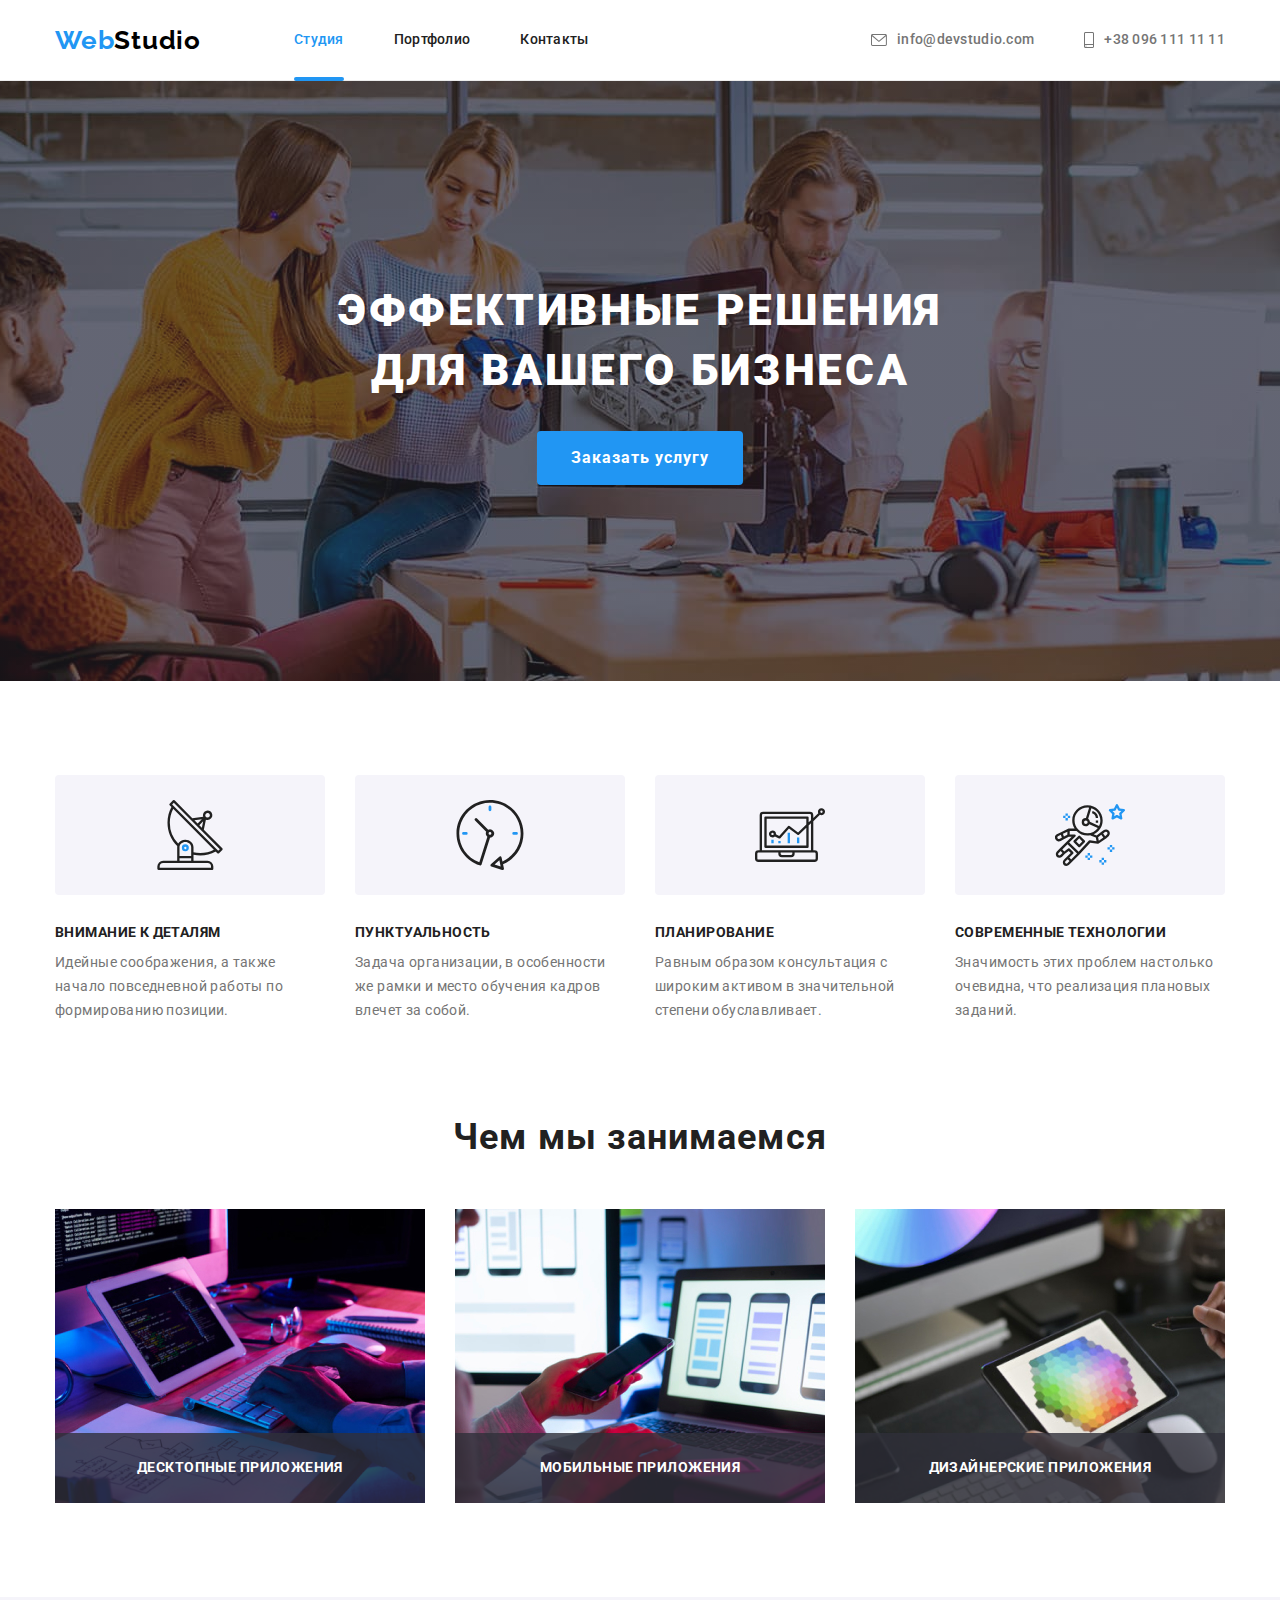
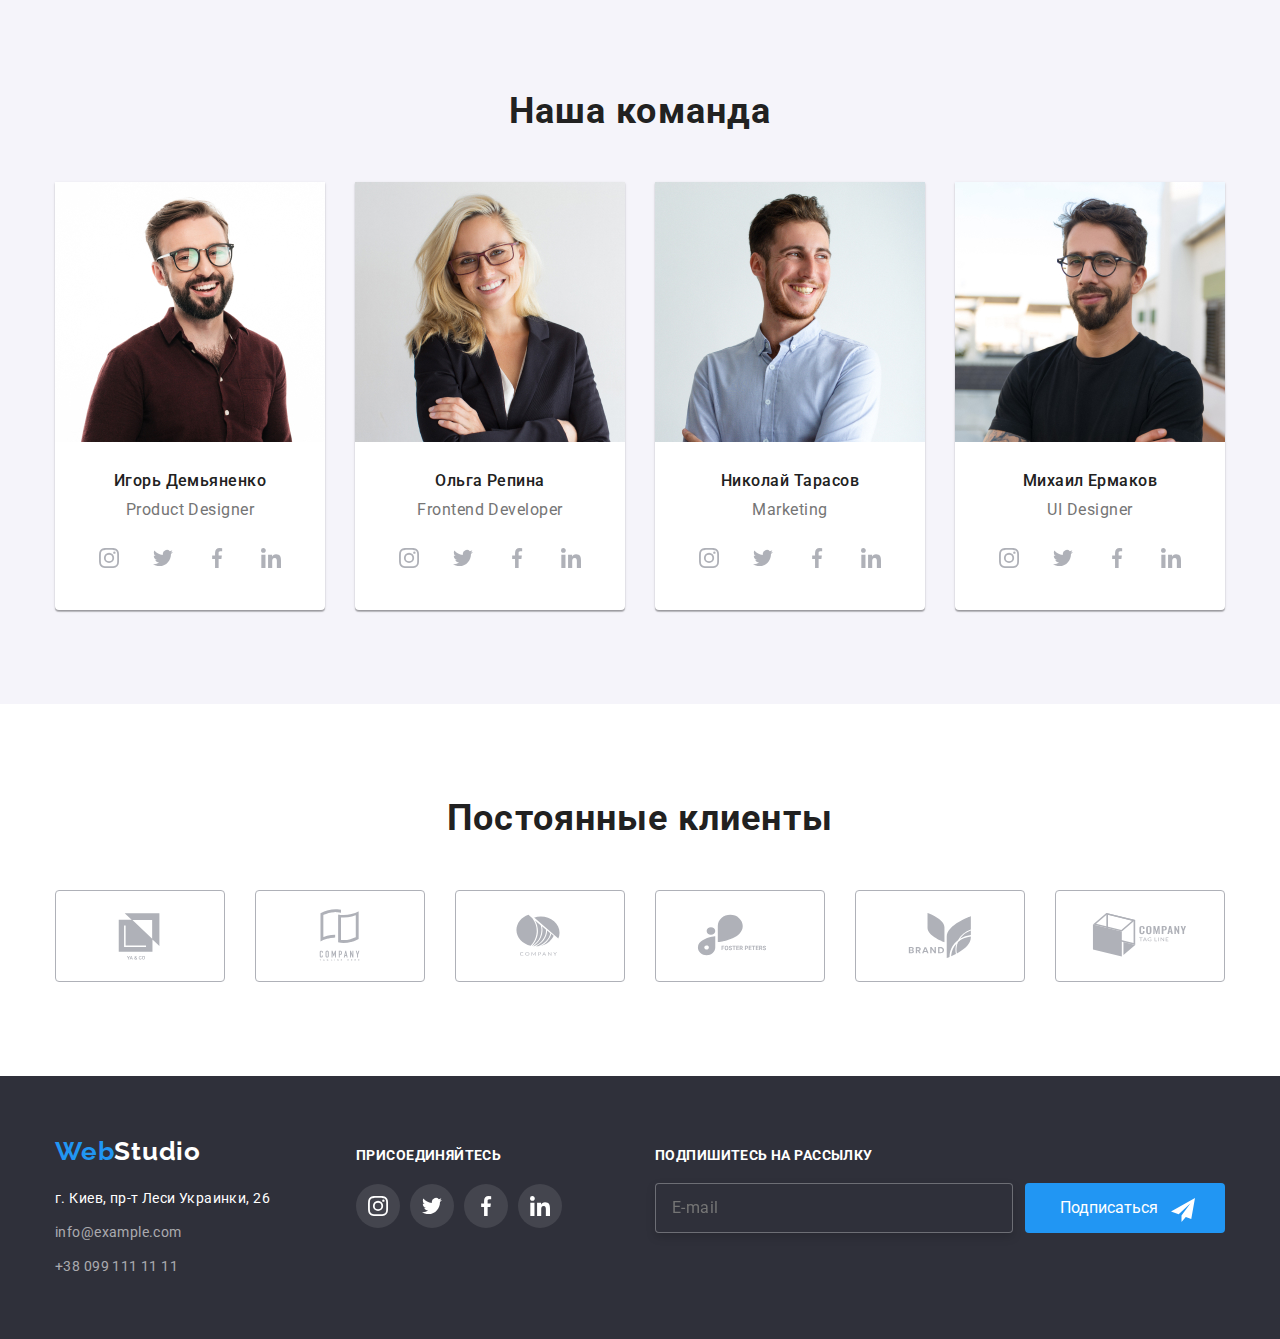
==== commit 91aa3e44: "дз 6 переделка" ====
--- a/index.html
+++ b/index.html
@@ -477,16 +477,18 @@
                 </div>  
                 <div class="mailing">
                     <p class="subscription">Подпишитесь на рассылку</p>
-                    <form class="form-footer">
+                    <form class="form-footer" autocomplete="on" >
                         <div class="mailing-form">
                             <label class="mail-label" for="mail"></label>
                           
-                            <input type="mail" class="mail-input" 
-                             name="name"
+                            <input type="email" class="mail-input" 
+                             name="name"  
                              id="mail"
-                             autocomplete="on"
                              placeholder="E-mail"
+                             
                             />
+                            
+                           
                             <button type="submit" class="airplane">Подписаться
                                <svg class="icon-icon">
                                   <use href="./images/icons 2.svg#icon-icon"></use>  
@@ -496,9 +498,6 @@
                             
                         </div>
                        
-
-                       
-
                     </form>
                 </div> 
                 
@@ -510,7 +509,7 @@
 
                 <button type="button" class="icon-box" data-modal-close>
                    <svg class="icon-close">
-                      <use href="./images/symbol-defs.svg#icon-close-black"></use>  
+                      <use href="./images/icons 2.svg#icon-close-black"></use>  
                    </svg>
                 </button>  
 
@@ -563,13 +562,18 @@
                     </div>
 
 
-                   <div class="field-checkbox">
-                        <label class="policy" for="policy">
-                        
-                         <input class="checkbox visually-hidden" type="checkbox" name="policy" />
+                   
+                    <label class="policy" for="policy">
+                        
+                         <input class="checkbox visually-hidden" type="checkbox" name="policy" id="policy" checked />
+                         <span class="icon"></span>
                          Соглашаюсь с рассылкой и принимаю 
-                         <a href="" class="policy-link">Условия договора</a>    
-                        </label>
+                         <a href="" class="policy-link">Условия договора</a>  
+                         <svg class="icon-Vector-2">
+                            <use href="./images/icons 2.svg#icon-Vector-2"></use>  
+                         </svg>
+                         
+                    </label>
 
                     <button class="send" type="submit">Отправить</button>
 
--- a/css/styles.css
+++ b/css/styles.css
@@ -304,8 +304,8 @@
   top: 50%;
   left: 50%;
   background: var(--hero-text-color);
-  min-width: 528px;
-  min-height: 581px;
+  max-width: 528px;
+  max-height: 581px;
 
   transform: translate(-50%, -50%) scale(1);
 
@@ -330,18 +330,20 @@
  border-radius: 50%;
  border: 1px solid rgba(0, 0, 0, 0.1);
  cursor: pointer;
- 
-}
-
-button.icon-box:hover,
-.icon-close-black:focus{
- color: tomato;
+ transition:  border 250ms cubic-bezier(0.4, 0, 0.2, 1), fill 250ms cubic-bezier(0.4, 0, 0.2, 1) ;
+}
+
+.icon-box:hover,
+.icon-box:focus{
+  fill: var(--accent-color);
+ 
 }
 
 .icon-close{
+  display: block;
   width: 18px;
   height: 18px;
-  color: var(--primary-text-color);
+ 
 }
 
 
@@ -371,13 +373,29 @@
   margin-bottom: 4px;
 }
 
+.field-name:focus-within .icon-person{
+  fill: var(--accent-color);
+}
+
+
+
+
+
+
+
+
 .icon-person{
+
   position: absolute;
   left: 12px;
   top: 29px;
  
   width: 18px;
   height: 18px;
+  transition: fill 250ms cubic-bezier(0.4, 0, 0.2, 1);
+}
+.icon-person:focus{
+  fill: var(--accent-color);
 }
 
 .field-tel{
@@ -398,6 +416,9 @@
  letter-spacing: 0.01em;
  color: var(--feature-text-color);
 }
+
+
+
 .icon-phone{
   position: absolute;
   left: 12px;
@@ -405,7 +426,17 @@
  
   width: 18px;
   height: 18px;
-}
+  transition: fill 250ms cubic-bezier(0.4, 0, 0.2, 1);
+}
+
+.icon-phone:focus{
+  fill: var(--accent-color);
+}
+
+.field-tel:focus-within .icon-phone{
+  fill: var(--accent-color);
+}
+
 .field-email{ 
   position: relative;
   display: flex;
@@ -423,16 +454,23 @@
 
 .field-email label{
   margin-bottom: 4px;
- 
  }
 
 .icon-email{
   position: absolute;
   left: 12px;
   top: 29px;
- 
   width: 18px;
   height: 18px;
+  transition: fill 250ms cubic-bezier(0.4, 0, 0.2, 1);
+}
+
+.icon-email:focus{
+  fill: var(--accent-color);
+}
+
+.field-email:focus-within .icon-email{
+  fill: var(--accent-color);
 }
 
 .field-comment{
@@ -442,40 +480,51 @@
 }
 
 .comment{
-
+  font-family: Roboto;
+  font-style: normal;
+  font-weight: normal;
  font-size: 12px;
  line-height: 1.16;
  letter-spacing: 0.01em;
  color: var(--feature-text-color);
+
+
 }
 
 .comment-text{
+  position: relative;
   height: 120px;
   width: 100%;
-  color: rgba(117, 117, 117, 0.5);
   border: 1px solid rgba(33, 33, 33, 0.2);
   box-sizing: border-box;
   border-radius: 4px;
   resize: none;
- 
-}
+ cursor: pointer;
+ 
+ transition:  border 250ms cubic-bezier(0.4, 0, 0.2, 1);
+}
+
+.comment-text:focus{ 
+  border: 1px solid var(--accent-color);
+  outline:none;
+
+}
+
 .field-comment textarea {
   font-family: Roboto;
-  font-size: 12px;
-  line-height: 1.16;
+  font-size: 14px;
+  line-height: 1.14;
   letter-spacing: 0.01em;
   padding: 12px 16px;
- 
-}
-
+ color: rgba(117, 117, 117, 0.5);
+}
 
 .field-comment label{
   margin-bottom: 4px;
+  
  }
 
-.form-policy{
-  display: flex;
-}
+ 
 
 
 .form-label{
@@ -486,31 +535,73 @@
 }
 
 .form-input{
+  position: relative;
   height: 40px;
   width: 100%;
  border: 1px solid rgba(33, 33, 33, 0.2);
  box-sizing: border-box;
  border-radius: 4px;
-}
-.field-checkbox{
-  margin-bottom: 30px;
+ cursor: pointer;
+ padding-left: 42px;
+ transition:  border 250ms cubic-bezier(0.4, 0, 0.2, 1);
+}
+
+
+.form-input:focus{
+  border: 1px solid var(--accent-color);
+  outline:none;
 }
 .policy {
+ display: flex;
+  flex-direction: column;
+  position: relative;
   font-family: Roboto;
-font-style: normal;
-font-weight: normal;
+  align-items: center;
+ justify-content: center;
  font-size: 14px;
  line-height: 1.71;
  
  letter-spacing: 0.03em;
- color: #757575;
+ color: var(--feature-text-color);
+ margin-bottom: 30px;
+ padding-left: 12px;
+
+
 }
 .policy-link{
   color: var(--accent-color);
 
 }
+
+
+
+
+.icon{
+ width: 16px;
+ height: 15px;
+ display: inline-block;
+ margin-right: 7px;
+ border: 2px solid var(--title-text-color);
+ border-radius: 4px;
+ transition: background-color 250ms cubic-bezier(0.4, 0, 0.2, 1);
+}
+.checkbox:checked + .icon{
+  background-color: var(--accent-color);
+  background-image: url(../images/full-chek.svg);
+  background-size: contain;
+  background-origin: border-box;
+  border-color: var(--accent-color);
+}
+
+.icon-Vector-2{
+  position: absolute;
+ width: 16px;
+ height: 15px;
+ left: 6px;
+ top: 3px;
+ opacity: 0;
+}
 .send{
- 
  cursor: pointer;
  display:inline-block;
  align-items: center;
@@ -541,19 +632,15 @@
  padding-bottom: 94px;
 }
 
-
-
 .section-list{
   display: flex;
   padding-top: 0;
   padding-bottom: 0;
 }
 
-
 .one:not(:last-child) {
   margin-right: 30px;
 }
-
 
 .five{
   display: flex;
@@ -567,9 +654,7 @@
 }
 
 .section-title{
- 
   margin-bottom: 10px;
-
   color: var(--title-text-color) ;
   font-family: Roboto;
   font-weight: bold;
@@ -579,7 +664,6 @@
   text-transform: uppercase;
 } 
 
-
 .section-feature{
  margin-top: 0;
  margin-bottom: 0;
@@ -590,7 +674,6 @@
  letter-spacing: 0.03em;
  width: 270px;
 }
-
 
 .section-list{
   list-style: none;
@@ -606,10 +689,8 @@
   display: block;
   margin-top: 0;
   margin-bottom: 50px;
-
   color: var(--title-text-color);
   font-family: Roboto;
-
   font-weight: bold;  font-size: 36px;
   line-height: 1.16;
   text-align: center;
@@ -626,9 +707,11 @@
   margin-left: 0;
   margin-right: 30px;
 }
+
 .photo:last-child{ 
  margin-right: 0;
 }
+
 .photo-box{
   position: absolute;
   display: flex;
@@ -637,12 +720,10 @@
   bottom: 0;
   width: 370px;
   height: 70px;
-
   background: rgba(47, 48, 58, 0.8);
 }
 
 .photo-text{
- 
   font-family: Roboto;
  font-style: normal;
  font-weight: bold;
@@ -652,10 +733,6 @@
  letter-spacing: 0.03em;
  text-transform: uppercase;
  color: var(--hero-text-color);
-
-
-
-
 }
 
 .the-best{
@@ -669,7 +746,6 @@
 
 
 .team{
- 
  margin-bottom: 50px;
  color: var(--title-text-color);
  background: var(--fon-text-color);
@@ -683,8 +759,8 @@
 
 .people{
   padding: 30px 32px;
- 
-}
+}
+
 .team-list{
  margin-top: 0;
  margin-bottom: 10px;
@@ -696,6 +772,7 @@
  text-align: center;
  letter-spacing: 0.03em;
 }
+
 .profession{
  color: var(--feature-text-color);
  font-family: Roboto;
@@ -705,11 +782,13 @@
  text-align: center;
  letter-spacing: 0.03em;
 }
+
 .team-professionals-list{
   display: flex;
   background: var(--fon-text-color);
   list-style: none;
 }
+
 .social{
   display:flex ;
   list-style: none;
@@ -719,10 +798,8 @@
 .social-link{
   position: relative;
   display: flex;
- 
   align-items: center;
   justify-content: center;
- 
   border: none;
   padding: 0;
  width: 44px;
@@ -732,9 +809,11 @@
  background-color: rgba(255, 255, 255, 0.1);
  transition: background-color 250ms cubic-bezier(0.4, 0, 0.2, 1), fill 250ms cubic-bezier(0.4, 0, 0.2, 1)
 } 
+
 .social-item{
   margin-right: 10px;
 }
+
 .social-item:last-child{
   margin-right: 0;
 }
@@ -743,19 +822,19 @@
   width: 20px;
   height: 20px;
 }
+
 .social-link:hover{
   cursor: pointer;
 background-color: var(--button-text-color);
 fill: var(--hero-text-color);
 }
+
 .social-link:focus{
  cursor: pointer;
  background-color: var(--button-text-color);
  fill: var(--hero-text-color);
 }
 
-
-
 .workers{
   background-color: var(--hero-text-color);
   box-shadow: 0px 1px 3px rgba(0, 0, 0, 0.12), 0px 1px 1px rgba(0, 0, 0, 0.14), 0px 2px 1px rgba(0, 0, 0, 0.2);
@@ -764,8 +843,8 @@
 
 .workers:not(:last-child) {
   margin-right: 30px;
- 
-}
+}
+
    /*--Клиенты--*/
   
 .clients{ 
@@ -786,7 +865,6 @@
 .clients-item{
   margin-left: 0;
   margin-right: 30px;
- 
   border-radius: 4px;
   width: 170px;
   height: 92px;
@@ -840,11 +918,9 @@
   background-color: var(--hero-text-color);
 }
 
-
 .clients-item{
   list-style: none;
 }
-
 
 .clients-link{
   display: flex; 
@@ -863,15 +939,11 @@
 
 
 
-
-
-
 /*-- Подвал--*/
 
 .footer-link{
   display: block;
   margin-bottom: 20px;
- 
  color: var(--hero-text-color);
  font-family: Raleway;
  font-weight: bold;
@@ -879,6 +951,7 @@
  line-height: 1.19;
  letter-spacing: 0.03em;
 }
+
 .footer-link{
   text-decoration: none;
 }
@@ -896,12 +969,15 @@
     /* Адрес сайта */
 
 .rots{ 
+
   padding-top: 60px;
   padding-bottom: 60px;
   background-color: var(--box-text-color);
  
 }
-
+.destination{
+  width: 231px;
+}
 .address-street{
  color:  var(--hero-text-color);
  font-family: Roboto;
@@ -947,6 +1023,7 @@
 .footer-container{
   display: flex;
   align-items: baseline;
+ width: 1200px;
 }
 .join-container{
   width: 206px;
@@ -1017,11 +1094,14 @@
 
 .mailing{
 
-  width: 571px;
-  height: 85px;
-  margin-left: 92px;
+ 
+  width: 570px;
+  height: 86px;
+  margin-left: 93px;
+
   
 }
+
 
 .mailing-form{
   display: flex;
@@ -1069,7 +1149,7 @@
  background: var(--accent-color);
  border-radius: 4px;
  color: var(--hero-text-color);
- margin-left: 10px;
+ margin-left: 12px;
  cursor: pointer;
  border-color: transparent;
  transition:  box-shadow 250ms cubic-bezier(0.4, 0, 0.2, 1);
